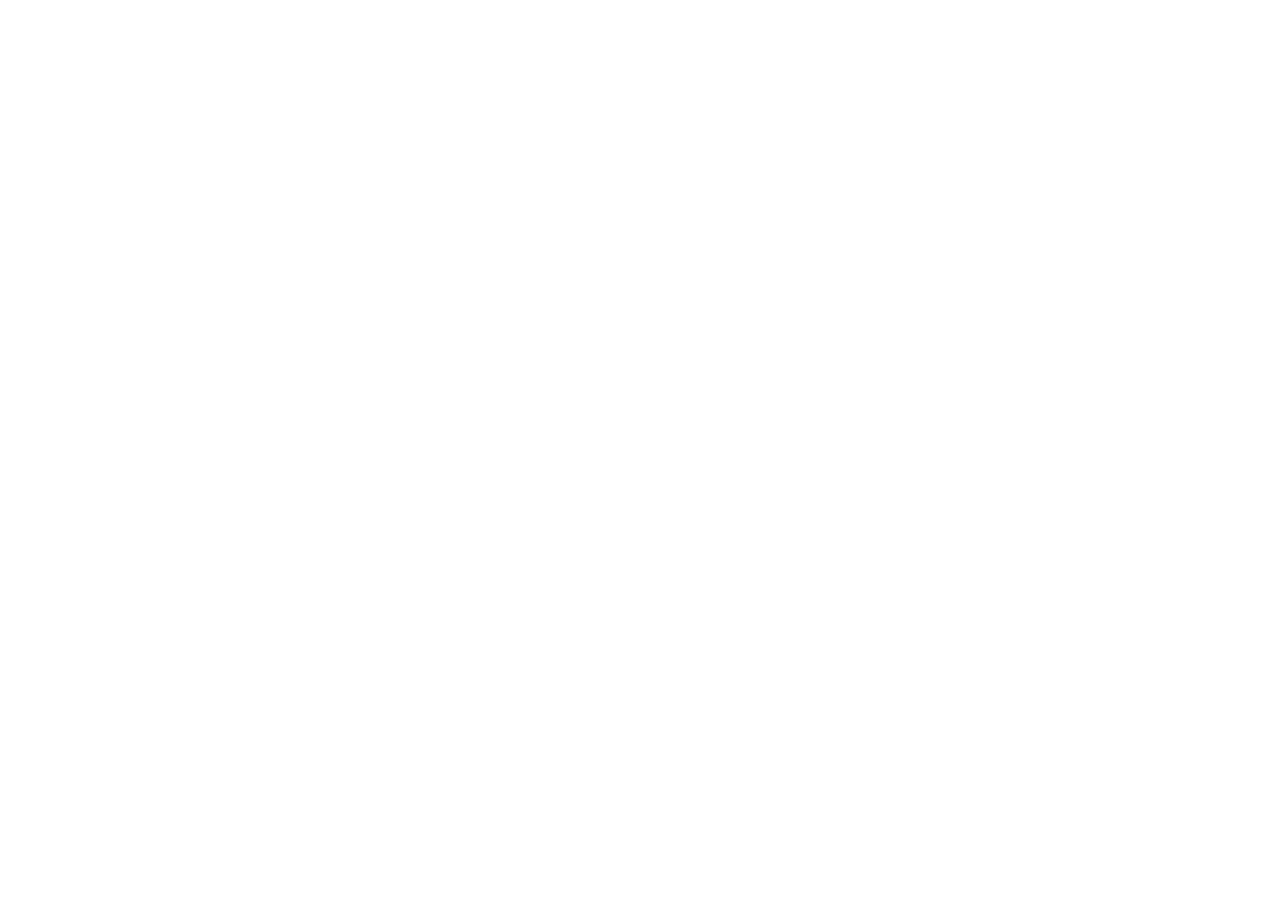
==== Proyecto/index.html @ cff631a8 "Proyecto" ====
<!DOCTYPE html>
<html lang="en">
<head>
  <meta charset="UTF-8">
  <meta http-equiv="X-UA-Compatible" content="IE=edge">
  <meta name="viewport" content="width=device-width, initial-scale=1.0">
  <link rel="stylesheet" href="style.css">
  <title>Document</title>
</head>
<body>
  <main>
    <div class="container-1">
      <img src="" alt="">
      <img src="" alt="">
    </div>
  </main>
</body>
</html>
---- Proyecto/style.css ----
* {
  font-family: 'Roboto', sans-serif;
}

main {
  max-width: 1200px;
  margin: 0 auto;
}
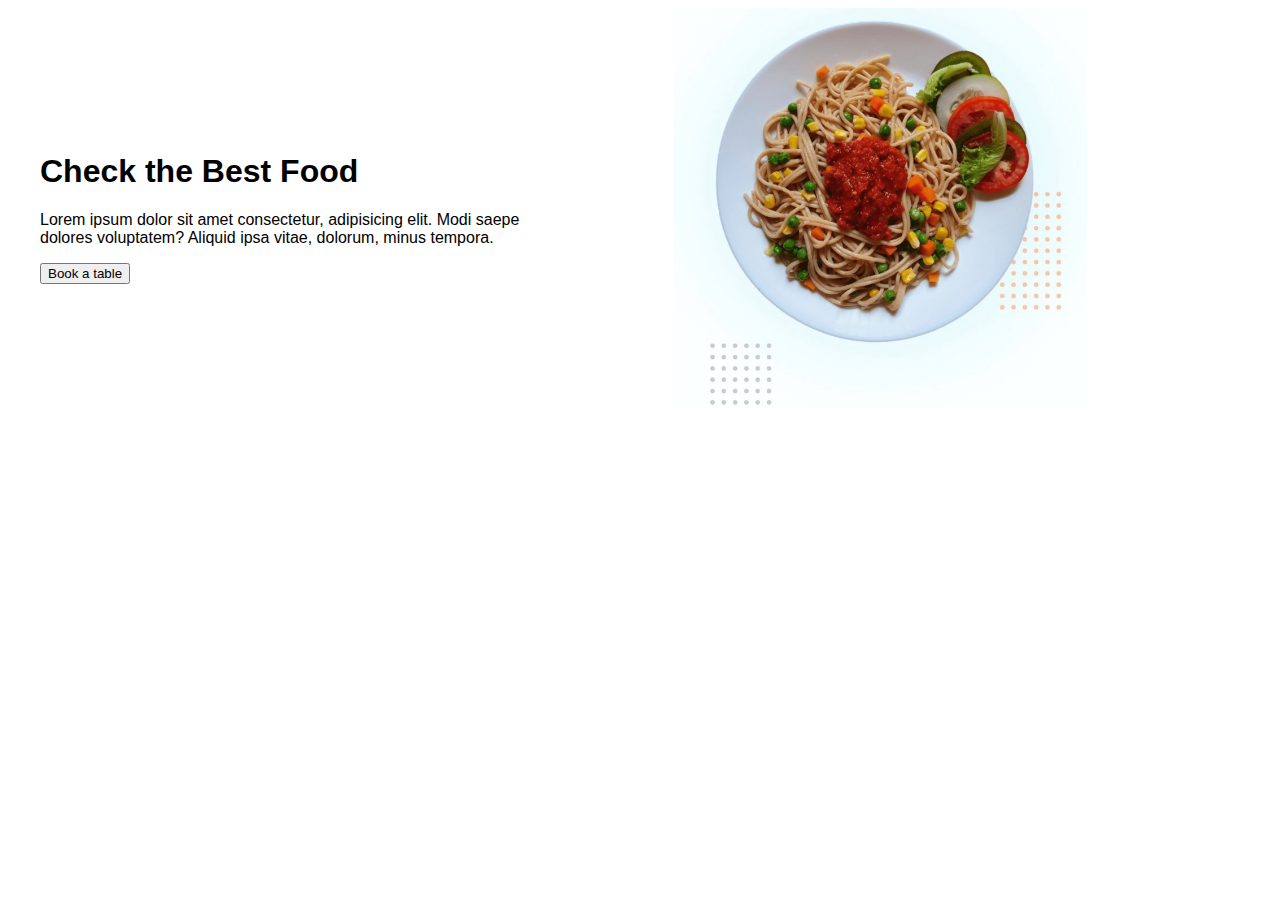
==== commit b8956a97: "Hagamos nuestra primera sección" ====
--- a/Proyecto/index.html
+++ b/Proyecto/index.html
@@ -9,10 +9,14 @@
 </head>
 <body>
   <main>
-    <div class="container-1">
-      <img src="" alt="">
-      <img src="" alt="">
-    </div>
+    <section class="hero">
+      <div class="info">
+        <h1>Check the Best Food</h1>
+        <p>Lorem ipsum dolor sit amet consectetur, adipisicing elit. Modi saepe dolores voluptatem? Aliquid ipsa vitae, dolorum, minus tempora.</p>
+        <button>Book a table</button>
+      </div>
+        <img class="hero-image" src="imagenes/hero.png" alt="Plato de pasta con salsa y vegetales">
+    </section>
   </main>
 </body>
 </html>--- a/Proyecto/style.css
+++ b/Proyecto/style.css
@@ -5,4 +5,20 @@
 main {
   max-width: 1200px;
   margin: 0 auto;
-}+}
+
+.hero {
+  display: grid;
+  grid-template-columns: 2fr 3fr;
+  grid-auto-rows: 400px;
+}
+
+.hero-image {
+  width: 100%;
+  height: 100%;
+  object-fit: contain;
+}
+
+.info {
+  align-self: center;
+}
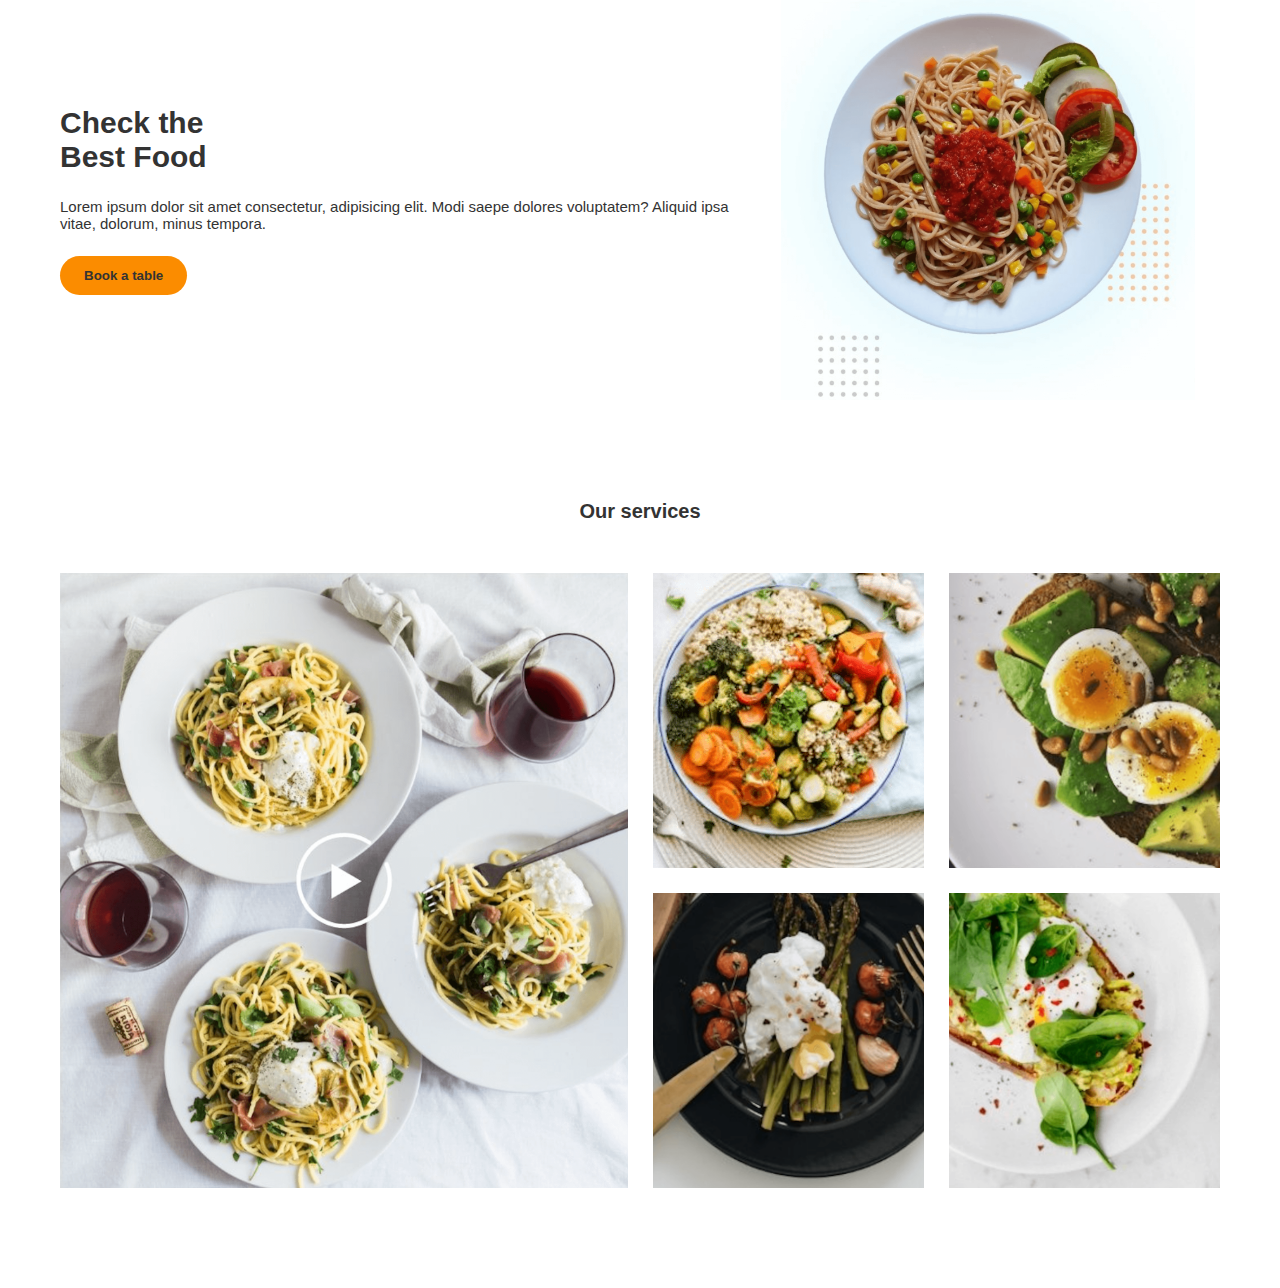
==== commit ae9c7f1b: "Creando la grilla con área" ====
--- a/Proyecto/index.html
+++ b/Proyecto/index.html
@@ -11,11 +11,23 @@
   <main>
     <section class="hero">
       <div class="info">
-        <h1>Check the Best Food</h1>
-        <p>Lorem ipsum dolor sit amet consectetur, adipisicing elit. Modi saepe dolores voluptatem? Aliquid ipsa vitae, dolorum, minus tempora.</p>
-        <button>Book a table</button>
+        <h1 class="info-tittle">Check the <br>Best Food</h1>
+        <p class="info-subtittle">Lorem ipsum dolor sit amet consectetur, adipisicing elit. Modi saepe dolores voluptatem? Aliquid ipsa vitae, dolorum, minus tempora.</p>
+        <button class="info-button">Book a table</button>
       </div>
-        <img class="hero-image" src="imagenes/hero.png" alt="Plato de pasta con salsa y vegetales">
+      
+      <img class="hero-image" src="imagenes/hero.png" alt="Plato de pasta con salsa y vegetales">
+    </section>
+
+    <section class="dishes">
+      <h2 class="dishes-title">Our services</h2>
+      <div class="dishes-grid">
+        <img class="dishes-item dishes-item__big" src="imagenes/video.png" alt="Una mesa con platos de pasta">
+        <img class="dishes-item" src="imagenes/dish1.png" alt="Bowl de vegetales">
+        <img class="dishes-item" src="imagenes/dish2.png" alt="Tostadas con aguacate y huevo">
+        <img class="dishes-item" src="imagenes/dish3.png" alt="Plato de verduras">
+        <img class="dishes-item" src="imagenes/dish4.png" alt="Tostada con huevo duro">
+      </div>
     </section>
   </main>
 </body>
--- a/Proyecto/style.css
+++ b/Proyecto/style.css
@@ -1,16 +1,24 @@
 * {
+  margin: 0;
+  padding: 0;
+  box-sizing: border-box;
   font-family: 'Roboto', sans-serif;
 }
 
+html {
+  font-size: 62.5%;
+}
+
 main {
-  max-width: 1200px;
+  max-width: 120rem;
   margin: 0 auto;
 }
 
 .hero {
+  margin: 0 2rem;
   display: grid;
-  grid-template-columns: 2fr 3fr;
-  grid-auto-rows: 400px;
+  grid-template-columns: 3fr 2fr;
+  grid-auto-rows: 40rem;
 }
 
 .hero-image {
@@ -22,3 +30,55 @@
 .info {
   align-self: center;
 }
+
+.info-tittle {
+  color: #333;
+  font-size: 3rem;
+  font-weight: bolder;
+  margin-bottom: 2.4rem;
+}
+
+.info-subtittle {
+  color: #333;
+  font-size: 1.5rem;
+  margin-bottom: 2.4rem;
+}
+
+.info-button {
+  border: none;
+  border-radius: 2rem;
+  color: #333;
+  background-color: #FB8C00;
+  font-weight: bolder;
+  padding: 1.2rem 2.4rem;
+}
+
+.dishes{
+  margin: 10rem 2rem;
+}
+
+.dishes-title {
+  color: #333;
+  font-weight: bold;
+  font-size: 2rem;
+  text-align: center;
+  margin-bottom: 5rem;
+}
+
+.dishes-grid {
+  display: grid;
+  grid-template-columns: repeat(4, minmax(15rem ,1fr));
+  grid-auto-rows: 1fr;
+  gap: 2.5rem;
+  justify-content: center;
+}
+
+.dishes-item {
+  width: 100%;
+  height: 100%;
+  object-fit: cover;
+}
+
+.dishes-item__big {
+  grid-area: 1/1/3/3;
+}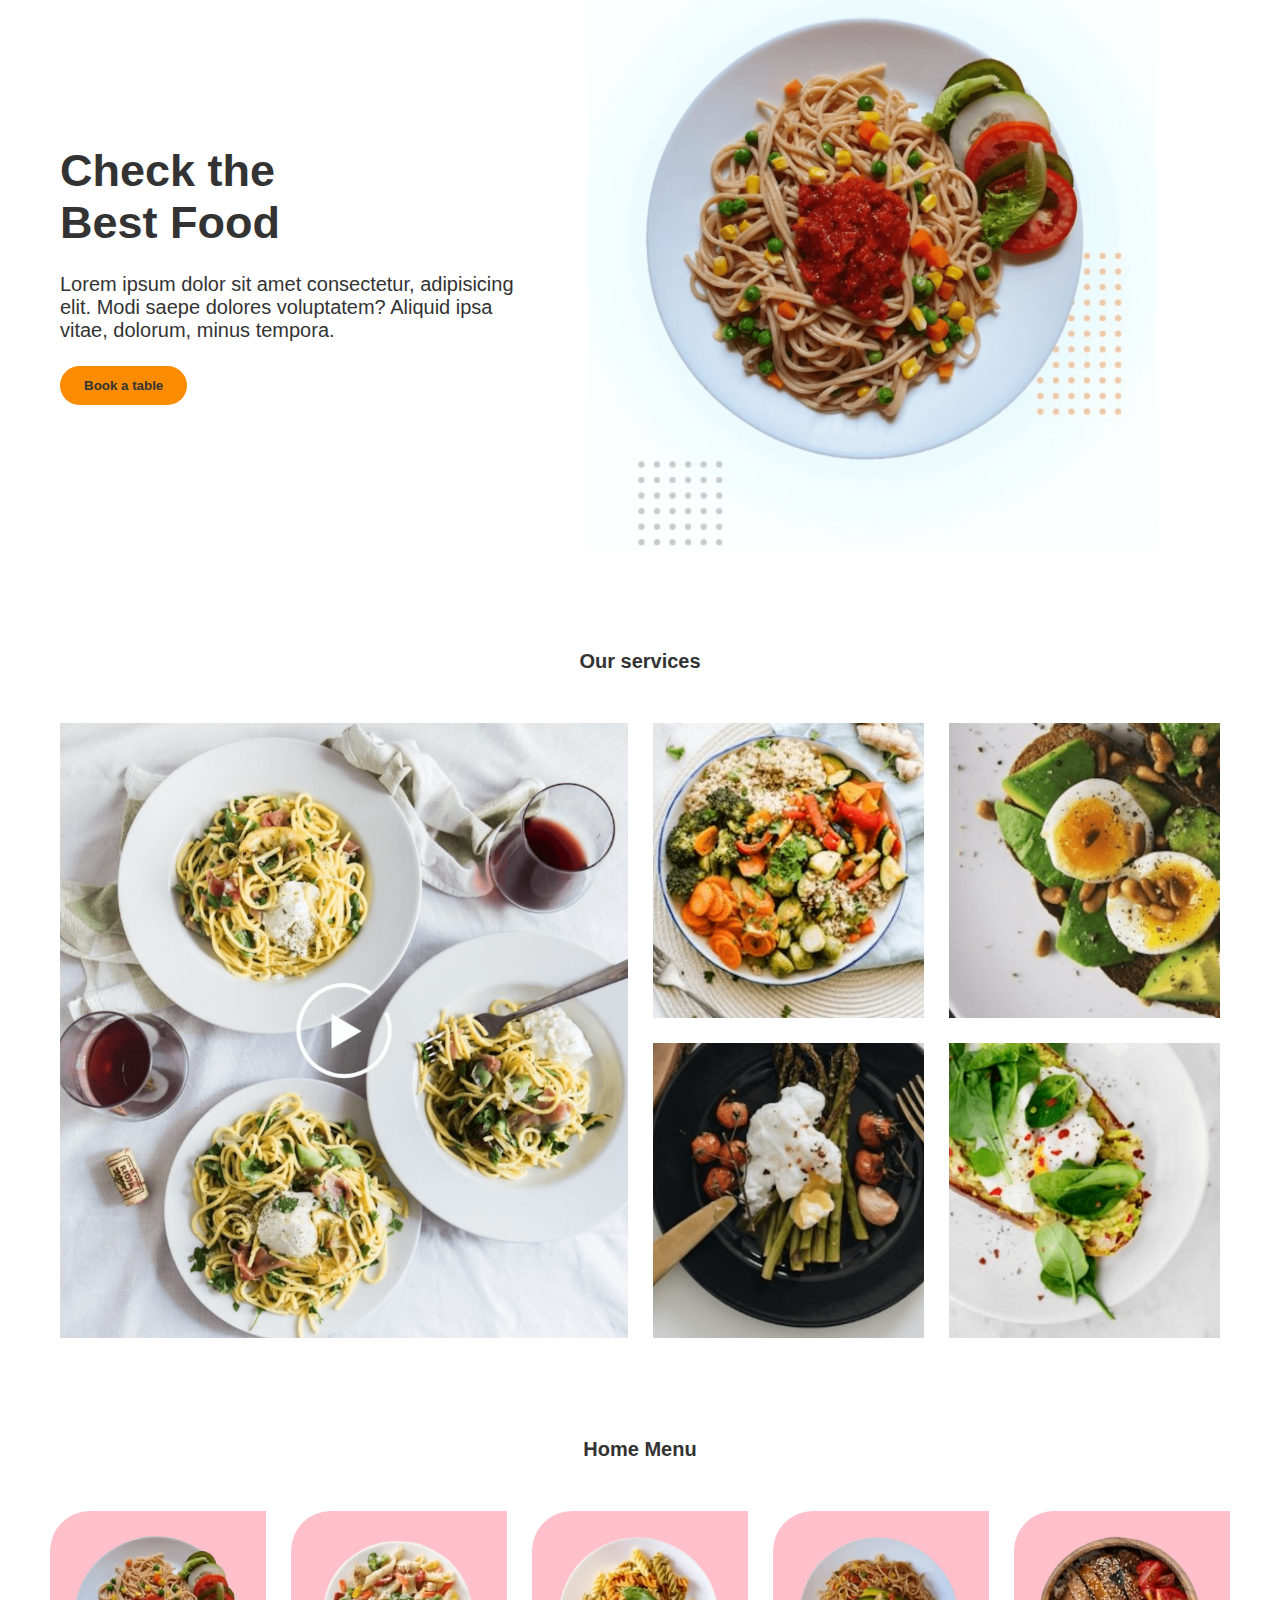
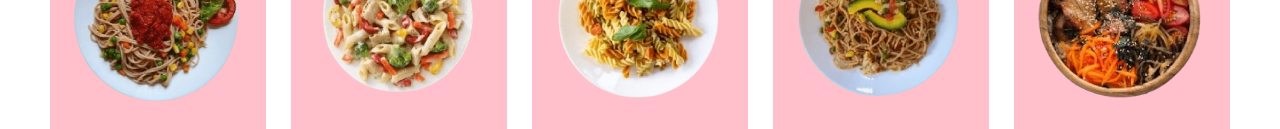
==== commit 96d7d0bf: "Armando el listado" ====
--- a/Proyecto/index.html
+++ b/Proyecto/index.html
@@ -29,6 +29,27 @@
         <img class="dishes-item" src="imagenes/dish4.png" alt="Tostada con huevo duro">
       </div>
     </section>
+
+    <section class="plates">
+      <h2 class="plates-title">Home Menu</h2>
+      <div class="plates-grid">
+        <div class="plates-grid-item">
+          <img class="plates-item" src="imagenes/plate1.png" alt="Plato de pasta con salsa y vegetales">
+        </div>
+        <div class="plates-grid-item">
+          <img class="plates-item" src="imagenes/plate2.png" alt="Plato de pasta con salsa y vegetales">
+        </div>
+        <div class="plates-grid-item">
+          <img class="plates-item" src="imagenes/plate3.png" alt="Plato de pasta con salsa y vegetales">
+        </div>
+        <div class="plates-grid-item">
+          <img class="plates-item" src="imagenes/plate4.png" alt="Plato de pasta con salsa y vegetales">
+        </div>
+        <div class="plates-grid-item">
+          <img class="plates-item" src="imagenes/plate5.png" alt="Plato de pasta con salsa y vegetales">
+        </div>
+      </div>
+    </section>
   </main>
 </body>
 </html>--- a/Proyecto/style.css
+++ b/Proyecto/style.css
@@ -17,11 +17,12 @@
 .hero {
   margin: 0 2rem;
   display: grid;
-  grid-template-columns: 3fr 2fr;
-  grid-auto-rows: 40rem;
+  grid-template-columns: 2fr 3fr;
+  grid-auto-rows: 55rem;
 }
 
-.hero-image {
+.hero-image,
+.plates-item  {
   width: 100%;
   height: 100%;
   object-fit: contain;
@@ -33,14 +34,14 @@
 
 .info-tittle {
   color: #333;
-  font-size: 3rem;
+  font-size: 4.5rem;
   font-weight: bolder;
   margin-bottom: 2.4rem;
 }
 
 .info-subtittle {
   color: #333;
-  font-size: 1.5rem;
+  font-size: 2rem;
   margin-bottom: 2.4rem;
 }
 
@@ -49,7 +50,7 @@
   border-radius: 2rem;
   color: #333;
   background-color: #FB8C00;
-  font-weight: bolder;
+  font-weight: bold;
   padding: 1.2rem 2.4rem;
 }
 
@@ -57,7 +58,8 @@
   margin: 10rem 2rem;
 }
 
-.dishes-title {
+.dishes-title, 
+.plates-title {
   color: #333;
   font-weight: bold;
   font-size: 2rem;
@@ -81,4 +83,18 @@
 
 .dishes-item__big {
   grid-area: 1/1/3/3;
+}
+
+.plates-grid {
+  display: grid;
+  justify-content: center;
+  grid-template-columns: repeat(5, minmax(10rem, 25rem));
+  gap: 2.5rem;
+  margin: 0 1rem;
+}
+
+.plates-grid-item {
+  background-color: pink;
+  padding: 1.5rem;
+  border-top-left-radius: 4rem;
 }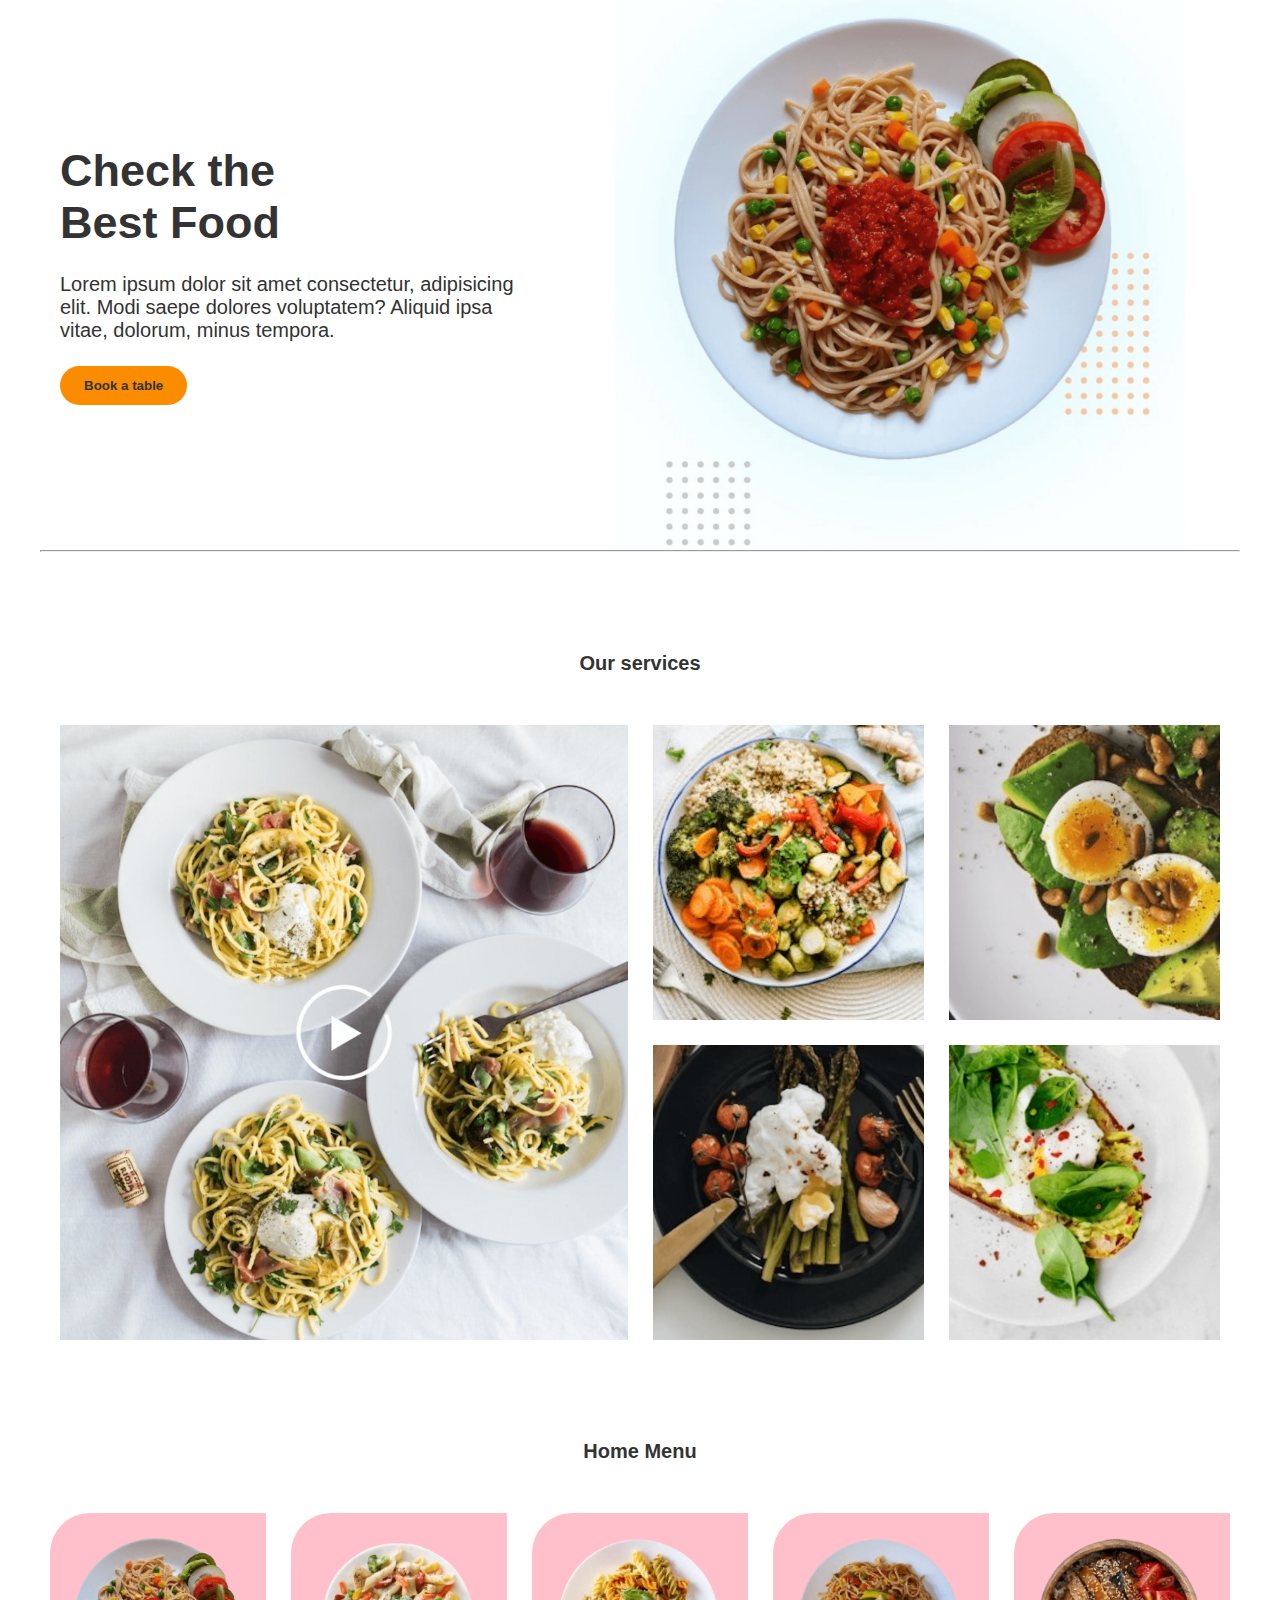
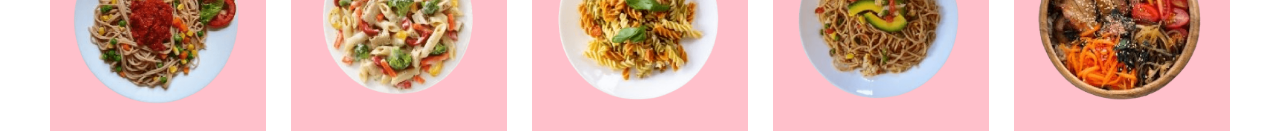
==== commit e040a8c3: "¿Cómo hacer nuestro proyecto responsivo?" ====
--- a/Proyecto/index.html
+++ b/Proyecto/index.html
@@ -18,6 +18,7 @@
       
       <img class="hero-image" src="imagenes/hero.png" alt="Plato de pasta con salsa y vegetales">
     </section>
+    <hr>
 
     <section class="dishes">
       <h2 class="dishes-title">Our services</h2>
--- a/Proyecto/style.css
+++ b/Proyecto/style.css
@@ -15,9 +15,10 @@
 }
 
 .hero {
+  width: 100%;
   margin: 0 2rem;
   display: grid;
-  grid-template-columns: 2fr 3fr;
+  grid-template-columns: minmax(40rem, 2fr) 3fr;
   grid-auto-rows: 55rem;
 }
 
@@ -55,7 +56,7 @@
 }
 
 .dishes{
-  margin: 10rem 2rem;
+  margin: 10rem 2rem ;
 }
 
 .dishes-title, 
@@ -97,4 +98,22 @@
   background-color: pink;
   padding: 1.5rem;
   border-top-left-radius: 4rem;
+}
+
+@media screen and (max-width: 768px) {
+  .hero {
+    grid-template-columns: minmax(30rem, 50rem);
+    justify-content: center;
+  }
+  .hero-image {
+    display: none;
+  }
+
+  .dishes-grid {
+    grid-template-columns: repeat( auto-fit , minmax(10rem, 0));
+  }
+
+  .plates-grid {
+    grid-template-columns: repeat(auto-fit, minmax(15rem, 0));
+  }
 }